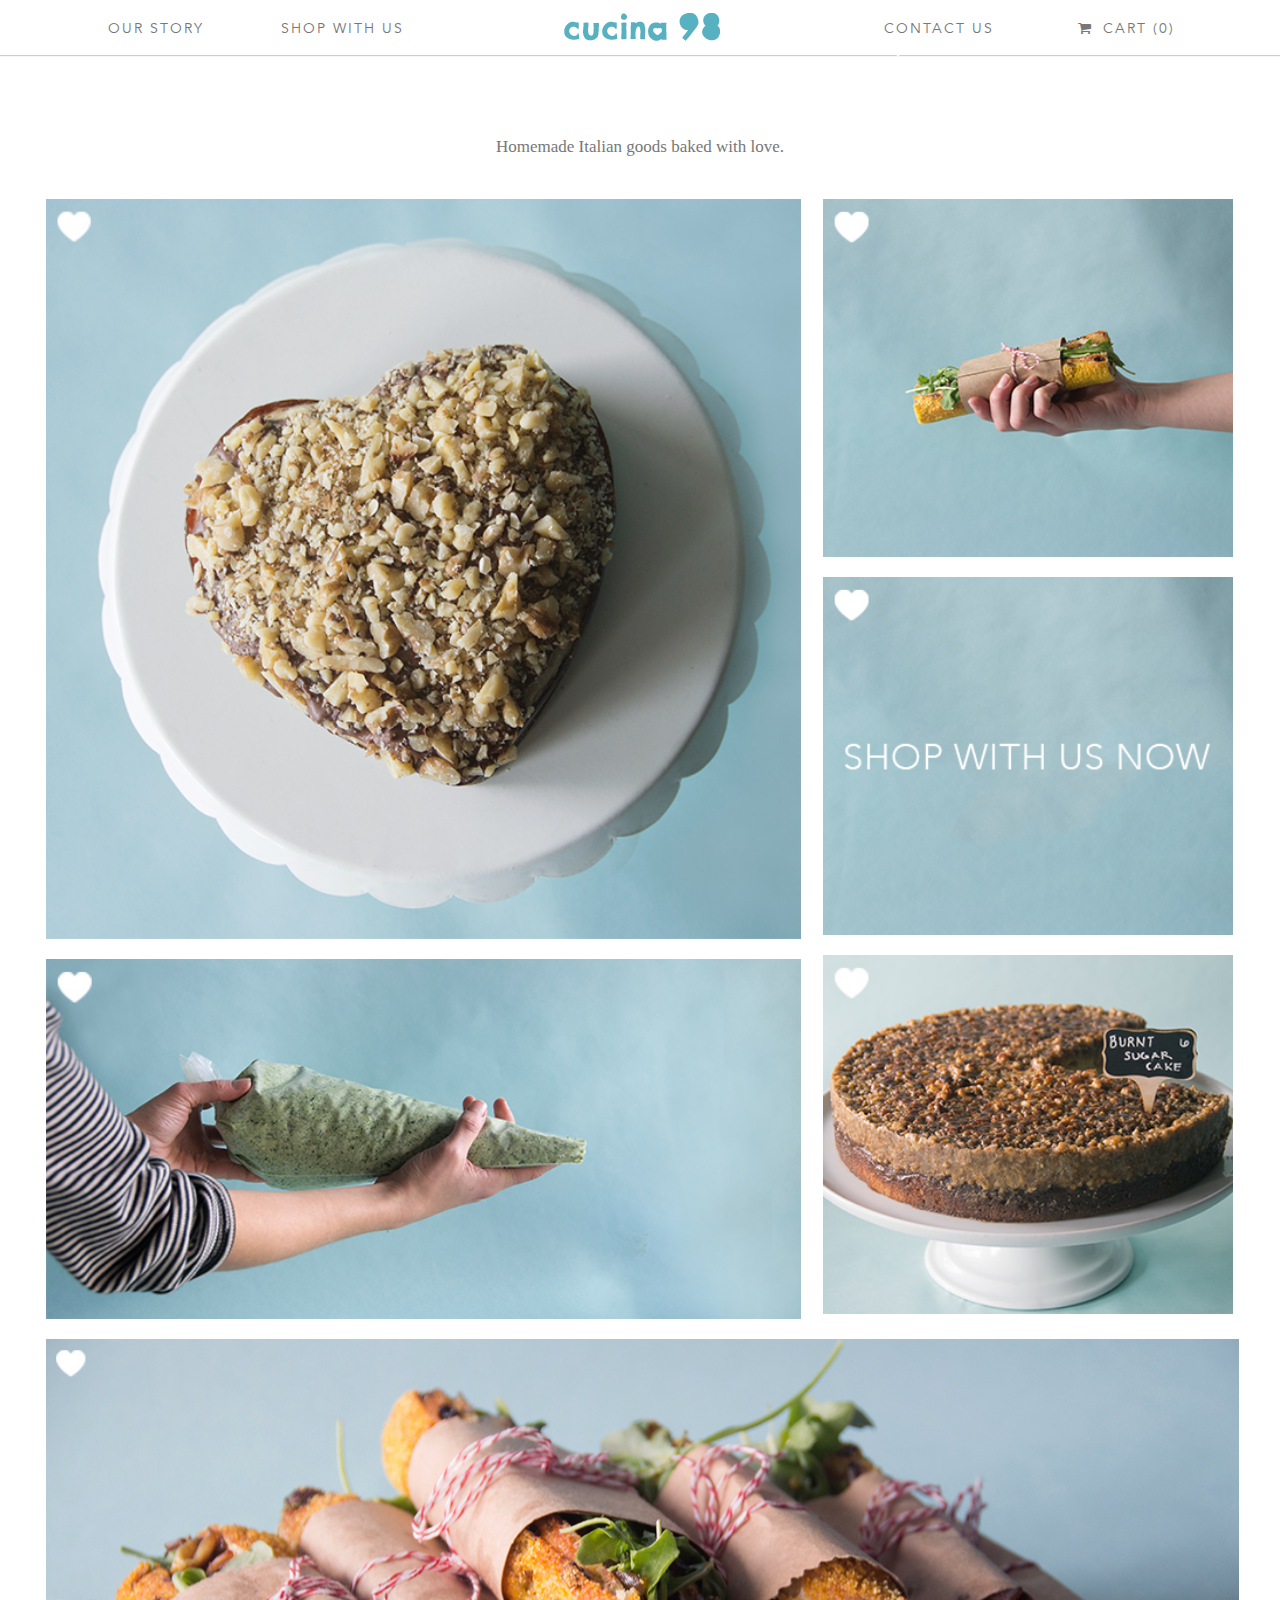
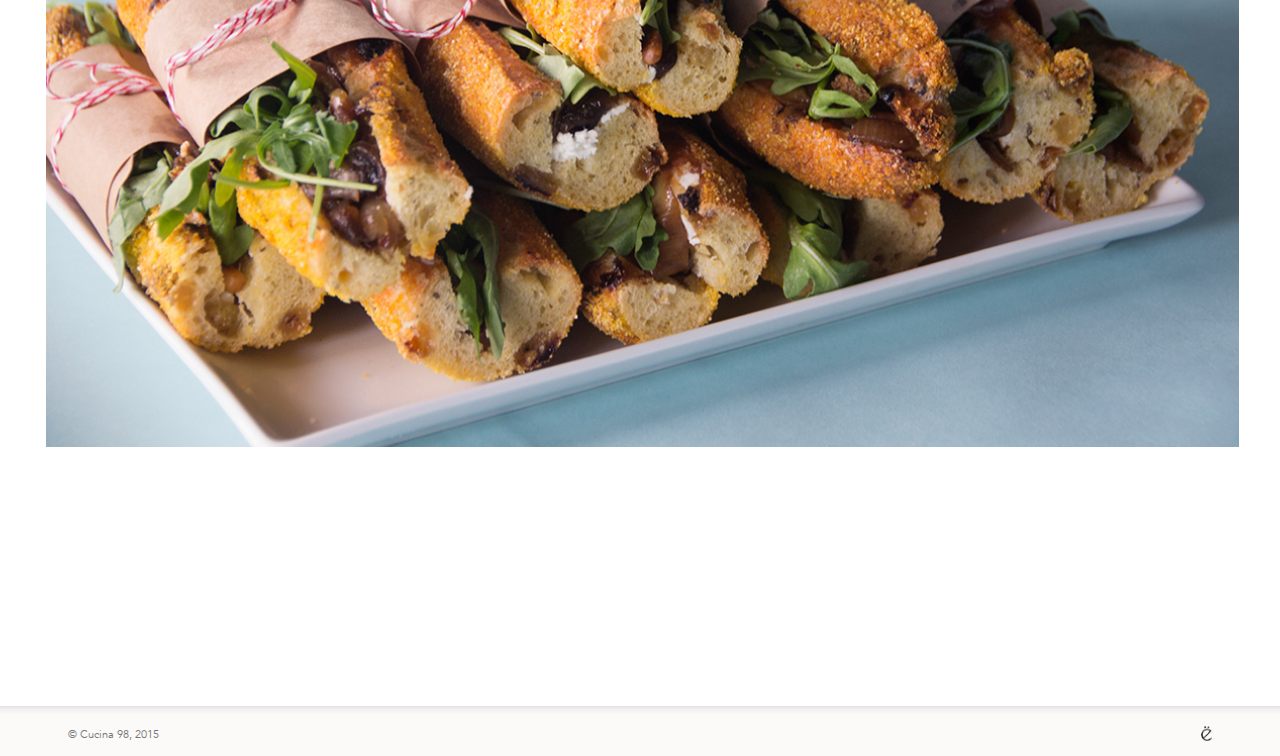
==== index.html @ 736b6491 "fixed front gallery grid" ====
<!DOCTYPE html>
<html lang="en">
<head>
  <meta charset="UTF-8">
  <title>Cucina 98 - Home</title>
  <link rel="stylesheet" href="css/style.css">
  <link rel="stylesheet" href="https://maxcdn.bootstrapcdn.com/font-awesome/4.5.0/css/font-awesome.min.css">
  <script src="https://ajax.googleapis.com/ajax/libs/jquery/1.7.1/jquery.js"></script>
<script src="jquery.snow.js"></script>
</head>

<body>  
  <section id="nav_bar">
    <div class="container">  
    
    <div class="col_1_3 right"> 
      <ul class="nav">
        <li>
          <a class="story" href="ourstory.html">Our Story</a>
        </li>   
        <li>   
          <a class="shop" href="shop.html">Shop With Us</a>
        </li>
  
      </ul>
    </div>
           
    <div class="col_1_3 center"> 
        <div id="logo">
          <a href="index.html"><h1>Cucina 98</h1></a>
        </div>  
    </div>   

    <div class="col_1_3">
      <ul class="nav">
          <li>
            <a class="contact" href="contact.html">Contact Us</a>
          </li>   
          <li>   
            <a class="cart" href="#"><i class="fa fa-shopping-cart"></i>Cart (0)</a>
          </li>  
      </ul>

    </div>
     
  </section>  

<section id="intro">
  <div class="center">
    <p>Homemade Italian goods baked with love.</p>
  </div>  
</section>

<section id="gallery">
  <div class="col_2_1 fn snow">
  <img class ="fn snow"src="images/heartcake.jpg">
  <img src="images/raviolifill.jpg">
  <div class="col_2_4"><img class ="sandwiches" src="images/sandwiches.jpg"></div>
  </div>


  <div class="col_2_2">
  <img src="images/sandwhich.jpg">
  <a href="shop.html">
  <img class="shop" src="images/shopnow.jpg"></a>
  <img src="images/burntsug.jpg">
  </div>

  
  
</section> <!-- end of gallery section -->

<div id="strip"></div>

    <section id="footer">
      <div>
      <p>&#169; Cucina 98, 2015</p><a href="http:www.chloeboyko.com"><img class="ceb" src="images/ceb.png" width="11px"></a>
      </div>
    </section>
  </div> 
</body>
<script src="js/cucina.js"></script>
</html>
---- css/style.css ----
@font-face {
    font-family: "Avenir";
    src: url(../fonts/Avenir.ttc);
}

    @font-face {
    font-family: "Alamain";
    src: url(../fonts/alamain1 copy2.ttc);
}

/*///////// GLOBAL ///////*/


html body {
  background-color: white;
}

body {
  margin: 0;
  display: block;
}

* {
    -webkit-box-sizing: border-box;
    -moz-box-sizing: border-box;
    box-sizing: border-box;
}
#gallery img{
  width: 100%;
}

.container {
  margin: 0 auto;
  max-width: 1181px;
}

.container:after {
    content: "";
    display: table;
    clear: both;
}

.right {
  text-align: right;
}

.col_1_3 {
  width: 33.33%;
  padding-left: 10px;
  padding-right: 10px;
}

div {
  display: block;
}

[class*="col_"] {
    float: left;
    /*padding-left: 10px; */
    /*padding-right: 10px; */
}

/*///////// NAV BAR ///////*/


html #nav_bar {
-moz-box-shadow: 0px 1px 1px #ccc;
-webkit-box-shadow: 0px 1px 1px #ccc;
box-shadow-bottom: 3px #ccc;
}

section#nav_bar {
  margin: 13px 0;
  margin-bottom: 40px;
  height: 42px;

}

section#nav_bar ul.nav {
  color: #777;
  padding: 6px 0 0 0;
  list-style: none;
  margin: 0 auto;
}

section#nav_bar ul.nav li {
  display: inline-block;
  font-size: 14px;
  font-family: "Avenir", sans-serif;
  text-transform: uppercase;
  letter-spacing: 2px;
  width: 49%;
  text-align: center;
}

section#nav_bar ul.nav li a {
  font-weight: 400;
  padding-top: 20px;
  padding-bottom: 22px;
  padding-left: 2px;
  color: #777;
}

section#nav_bar ul.nav li a:hover {
  text-decoration: none;
  color: #58b0c0;
}

section#nav_bar ul.nav li a:active {
  color: black;
  font-weight: bold;

}

html a {
  color: #444;
  text-decoration: none;
  cursor: hand;
}

section#nav_bar #logo {
  background-color: transparent;
  width: 473px;
  height: 61px;
  background: url(../images/LOGO.png) no-repeat;
  overflow: hidden;
  margin: 0;
  padding-left: 10px;
}

section#nav_bar #logo h1 {
  visibility: hidden;
}

section#nav_bar ul.nav:after {
    content: "";
    display: table;
    clear: both;
}

/*///////// INTRO ///////*/



section#intro {
  padding: 5px 0 50px 0;
  color: #777;
  font-size: 17px;
  margin-top: 0px; 

}

section#intro {
  padding: 25px 0em;
}

section#intro p {
  font-family: "Alamain";
  display: inline-block;
   animation: fadein 2s;
    -moz-animation: fadein 2s; /* Firefox */
    -webkit-animation: fadein 2s; /* Safari and Chrome */
    -o-animation: fadein 2s; /* Opera */
}

@keyframes fadein {
    from {
        opacity:0;
    }
    to {
        opacity:1;
    }
}
@-moz-keyframes fadein { /* Firefox */
    from {
        opacity:0;
    }
    to {
        opacity:1;
    }
}
@-webkit-keyframes fadein { /* Safari and Chrome */
    from {
        opacity:0;
    }
    to {
        opacity:1;
    }
}
@-o-keyframes fadein { /* Opera */
    from {
        opacity:0;
    }
    to {
        opacity: 1;
    }
}

.center {
  text-align: center;
}


p {
  display: block;
}
/*//// GLOBAL COL. STRUCTURE /////*/

.col_2_1 {
  width: 59%;
  margin-left: 46px;
  padding-bottom: 39px;
}

.col_2_1 img{
  margin-bottom: 16px;
}

.col_2_2 {
  margin-left: 22px;
  width: 32%;
  float: left;
}

.col_2_2 img {
  margin-bottom: 16px;
}

.col_2_3 {
  width: 33.33%;
  padding-top: 39px;
  float: left;
}

.col_2_2 a:hover {
  opacity: 0.5; 
  filter: alpha(opacity=50);
  cursor: hand;
}

section#gallery {
  height: 1000px;
}

.col_2_4 {
  width: 158%;
}  

/*///////// FOOTER ///////*/

#footer div {
  clear: both;
  width: 100%;
  background-color: #fcf9f9;
  margin-top: 50px;
  height: 50px;
  position: relative;
  -webkit-box-shadow: inset 0 20px 20px -20px #ccc);
    -moz-box-shadow: inset 0 20px 20px -20px #ccc;
    box-shadow: inset 0 10px 10px -10px #ccc;
}

#footer p {
  color: #777;
  padding-left: 68px;
  font-family: "Avenir", sans-serif;
  font-size: 11px;
  position: absolute;
  padding-top: 10px;
}

.ceb {
  float: right;
  margin-top: 20px;
  margin-right: 68px;
  display: inline-block;
}

/*///////// SPACE STRIPS ///////*/

#strip {
  clear: both;
  width: 100%;
  height: 150px;
}

#stripsmall {
  clear: both;
  width: 100%;
  height: 75px;
}

.col_3_1 {
  width: 60%;
  padding-left: 68px;
  padding-top: 20px;
}

.col_3_2 {
  width: 40%;
  padding-right: 60px;
}

.col_3_2 p {
  font-family: "Avenir", sans-serif;
  padding-right: 60px;
  line-height: 2.0;
  color: #777;
}

.L {
  font-family: "Alamain";
}

section#about {
  padding-top: 35px;
}

/*///////// SHOP ///////*/


#shopping p {
  font-family: "Alamain", sans-serif;
  text-transform: lowercase;
  letter-spacing: 2px;
  text-align: center;

}

#shopping img {
  padding-top: 25px;

}

#shopping .price {
  font-family: "Avenir";
}

#shopping a:hover {
  opacity: 0.5; 
  filter: alpha(opacity=50);
  cursor: hand;
}

div.product_title {
  margin-top: 20px;
  font-family: "Alamain";
}

div.dropdown {
  font-family: "Avenir";
  border: 1px solid #ccc;
  padding: 8px;
  width: 100px;
  float: left;
  margin-right: 40px;
}

div.addto {
  font-family: "Avenir";
  border: 1px solid #ccc;
  padding: 8px;
  padding-right: 20px; 
  padding-left: 20px;
  width: 200px;
  text-align: center;
  overflow: hidden;
  margin-left: 5px;

}

div.addto:hover {
  font-family: "Avenir";
  background-color: #58b0c0;
  color: white;
  padding: 8px;
  padding-right: 20px; 
  padding-left: 20px;
  width: 200px;
  text-align: center;
  overflow: hidden;
  margin-left: 5px;
}

.fa-angle-double-down {
  padding-left: 20px;
}

.fa-shopping-cart {
  padding-right: 10px;

}

.bold {
  font-weight: bold;
}

div.contact_text {
  padding-top: 184px;
}

.fa-facebook-square {
  padding-left: 10px;
}
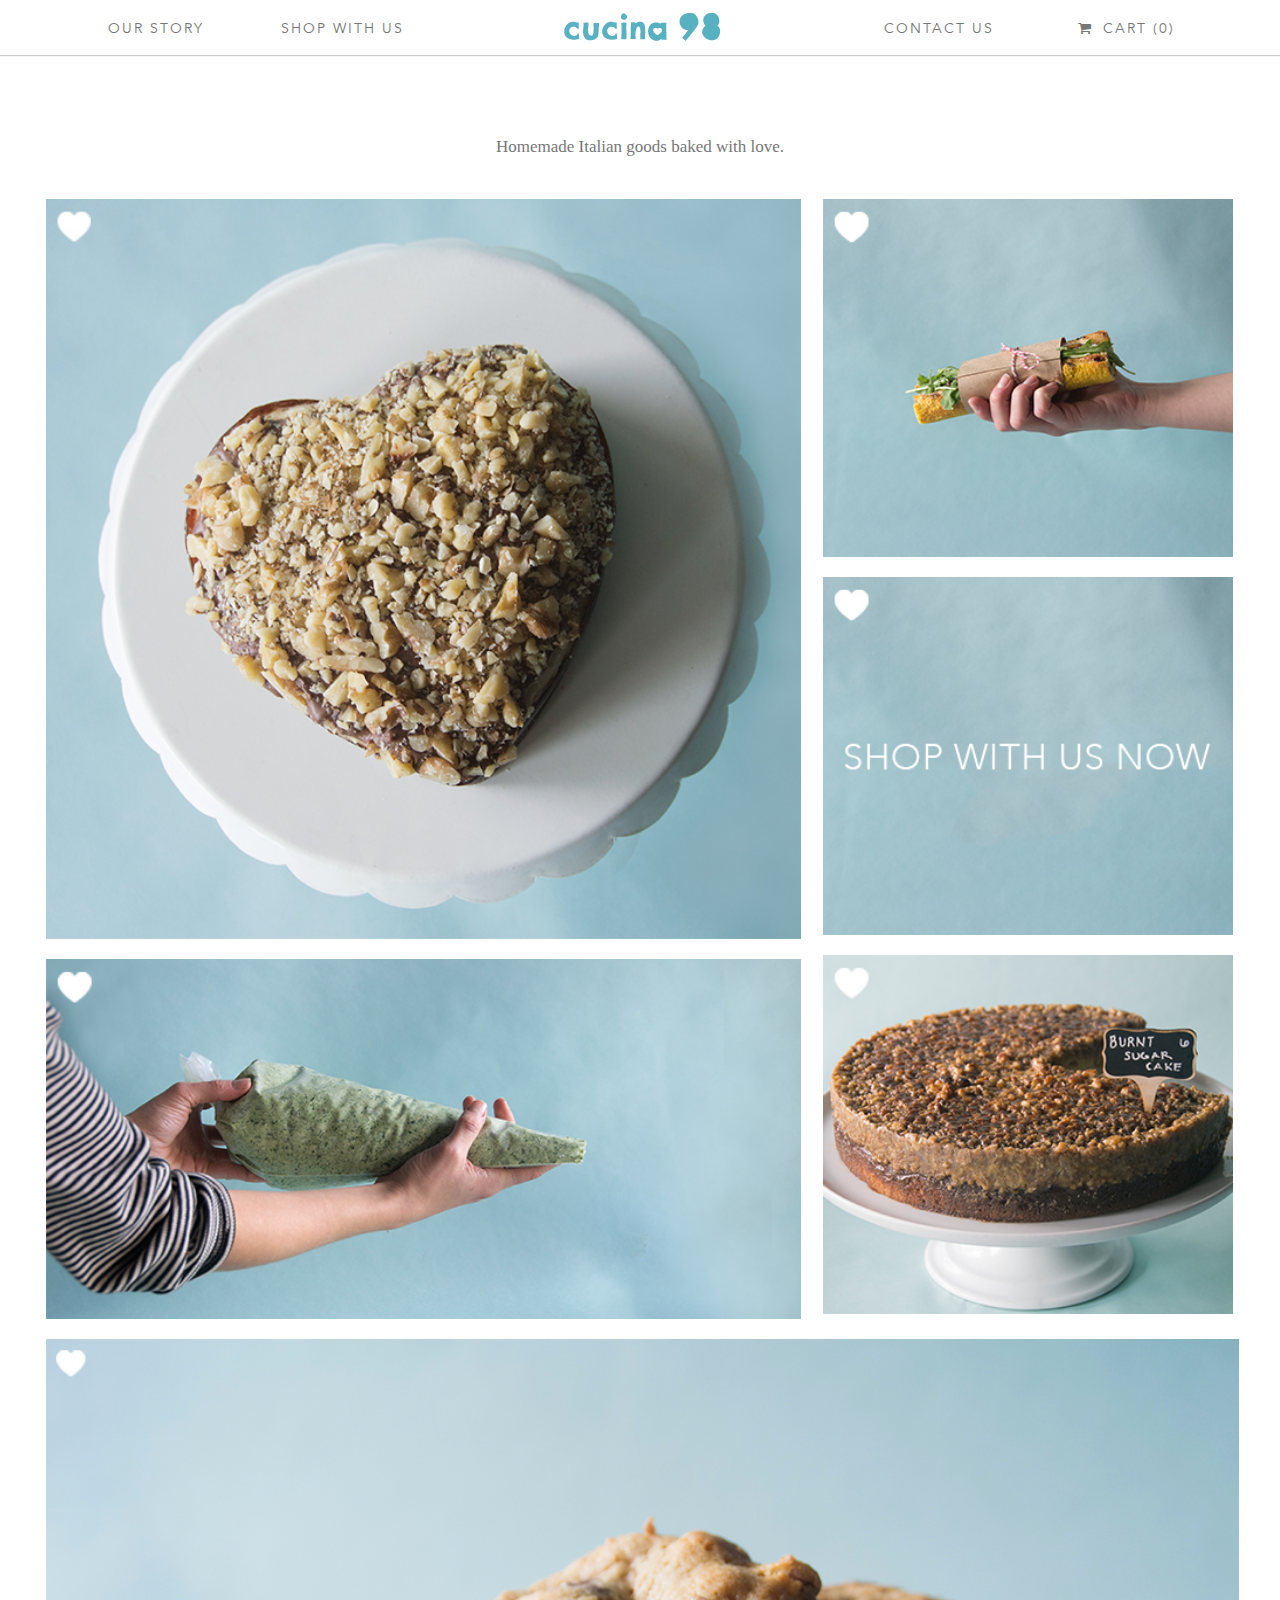
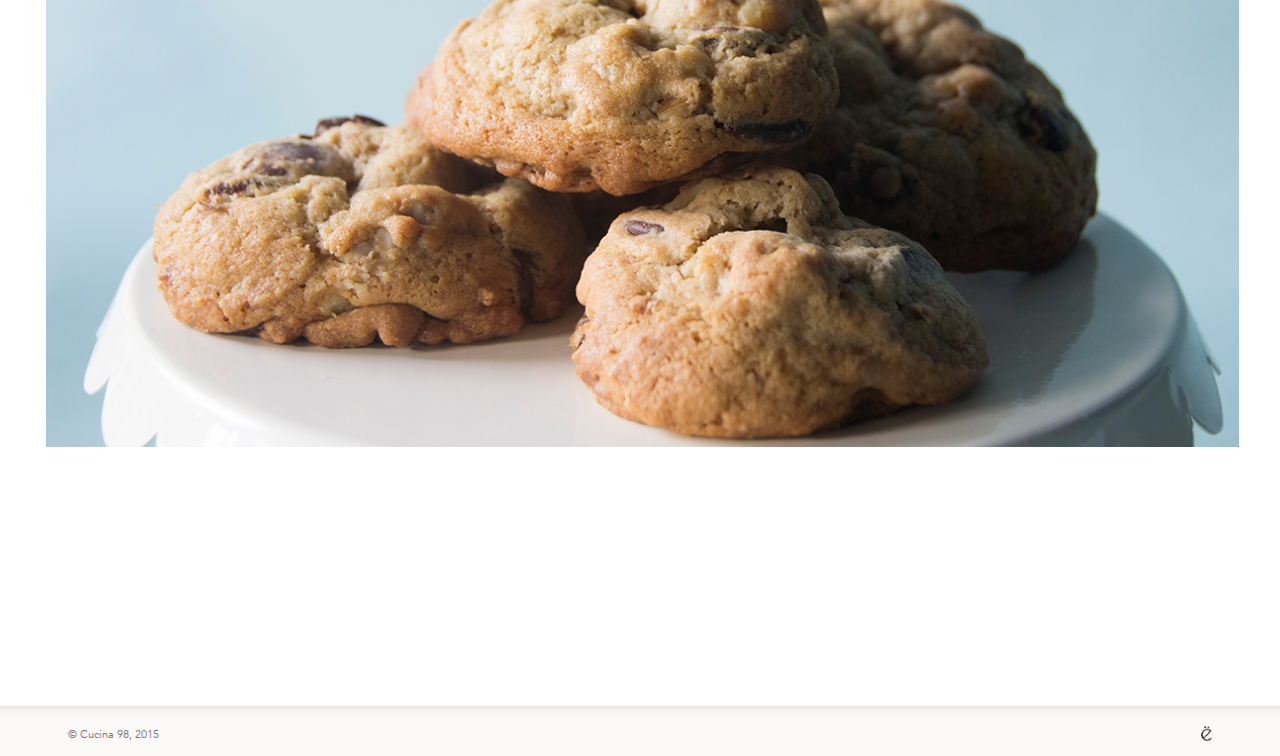
==== commit 65cd517c: "add favicon" ====
--- a/index.html
+++ b/index.html
@@ -7,6 +7,7 @@
   <link rel="stylesheet" href="https://maxcdn.bootstrapcdn.com/font-awesome/4.5.0/css/font-awesome.min.css">
   <script src="https://ajax.googleapis.com/ajax/libs/jquery/1.7.1/jquery.js"></script>
 <script src="jquery.snow.js"></script>
+<link rel="icon" type="image/png" href="images/favicon.png">
 </head>
 
 <body>  
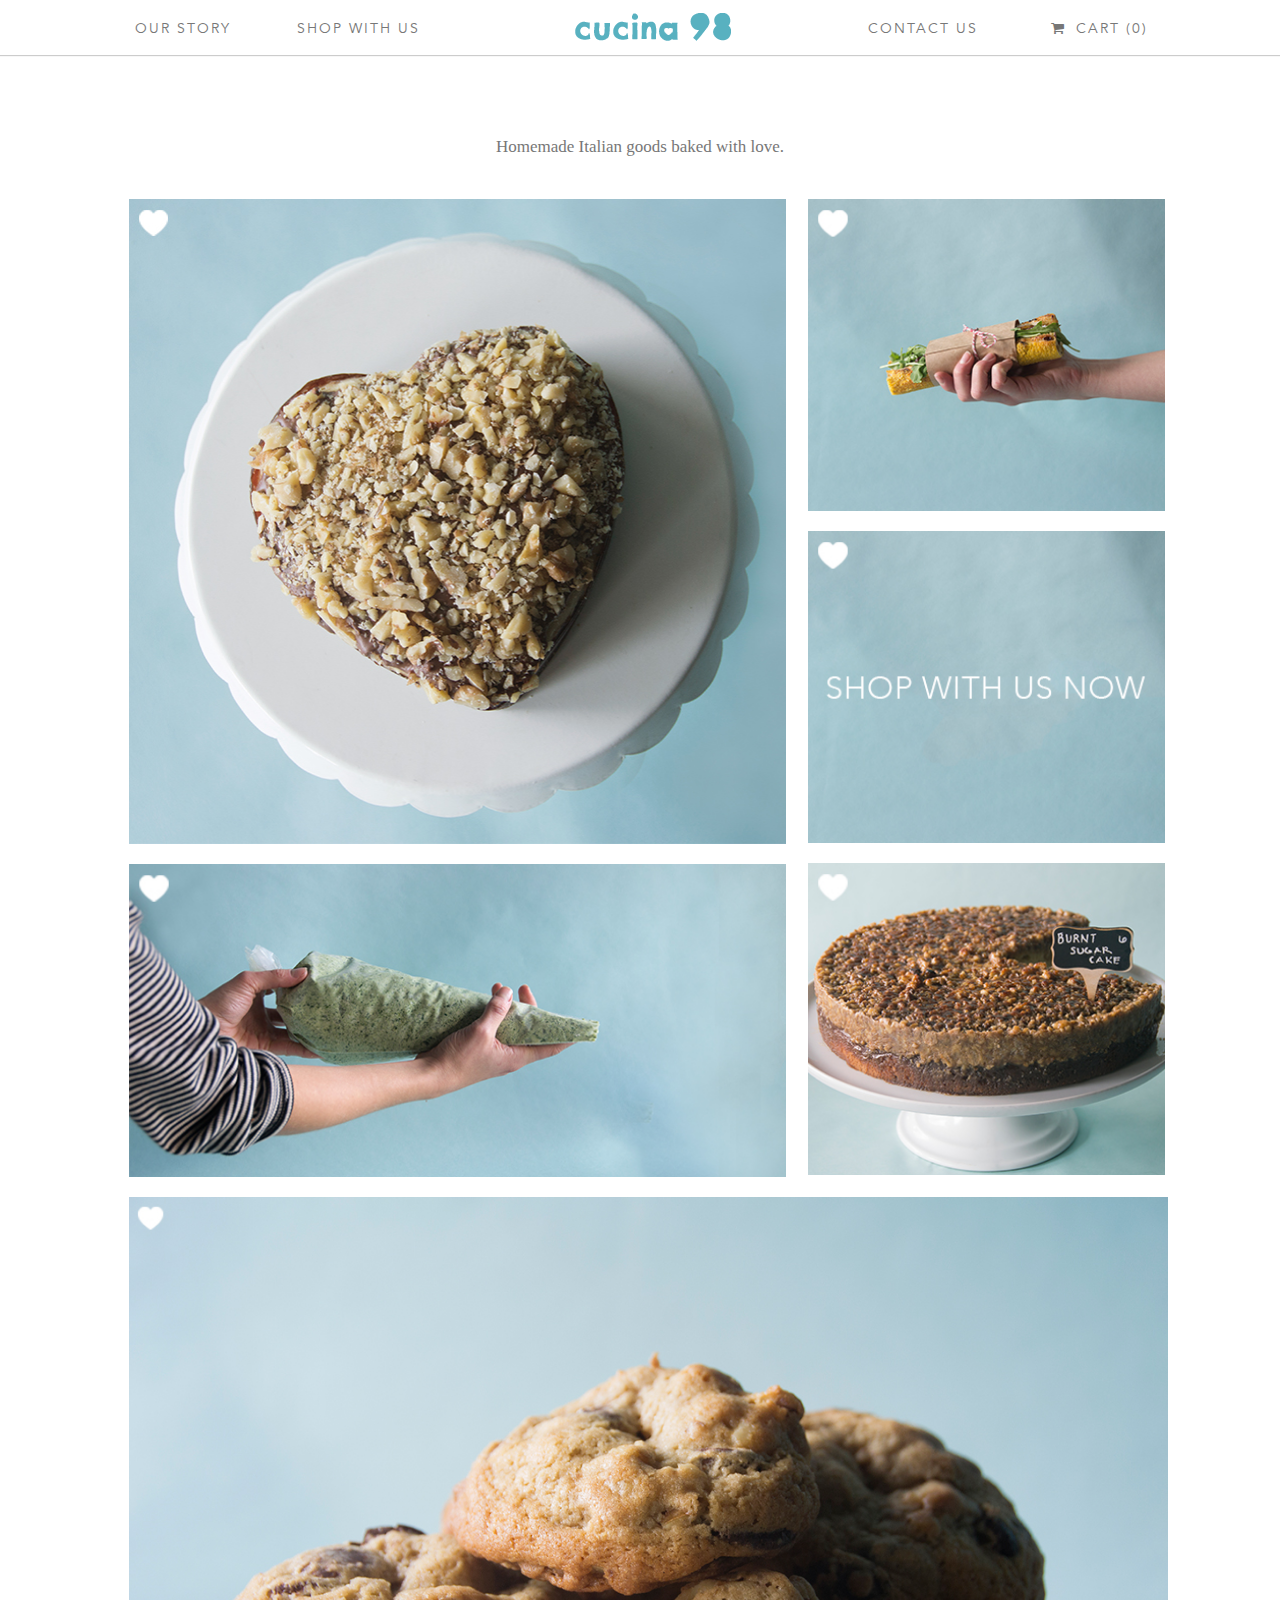
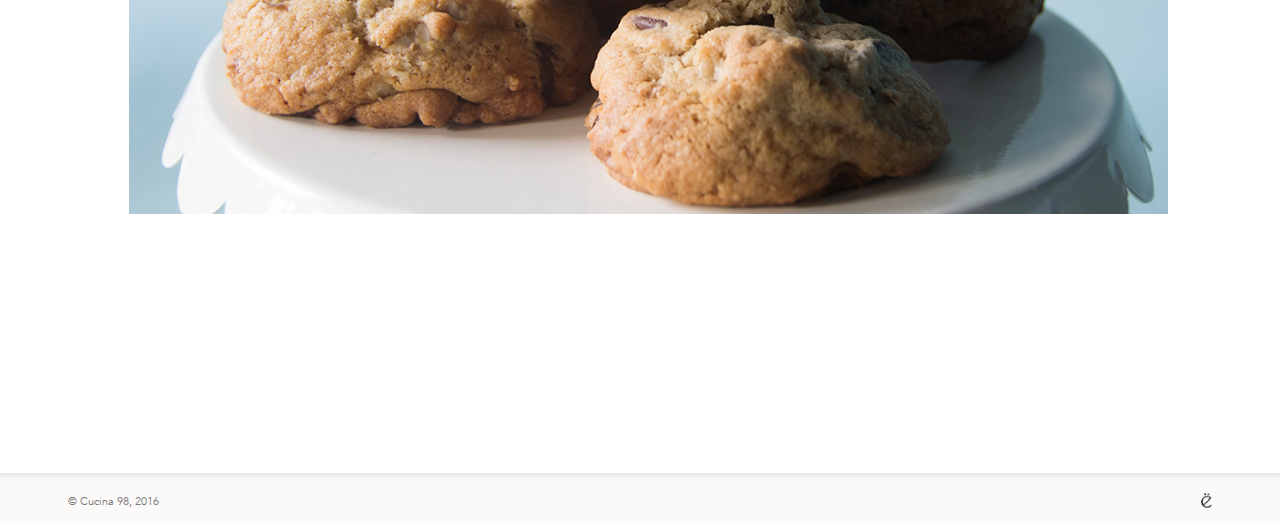
==== commit 91adb035: "making responsive, fixed URL in footer" ====
--- a/index.html
+++ b/index.html
@@ -32,7 +32,7 @@
         </div>  
     </div>   
 
-    <div class="col_1_3">
+    <div class="col_1_3 left">
       <ul class="nav">
           <li>
             <a class="contact" href="contact.html">Contact Us</a>
@@ -75,7 +75,7 @@
 
     <section id="footer">
       <div>
-      <p>&#169; Cucina 98, 2015</p><a href="http:www.chloeboyko.com"><img class="ceb" src="images/ceb.png" width="11px"></a>
+      <p>&#169; Cucina 98, 2016</p><a href="http://www.chloeboyko.com/"><img class="ceb" src="images/ceb.png" width="11px"></a>
       </div>
     </section>
   </div> 
--- a/css/style.css
+++ b/css/style.css
@@ -43,6 +43,7 @@
 .right {
   text-align: right;
 }
+
 
 .col_1_3 {
   width: 33.33%;
@@ -128,6 +129,14 @@
   padding-left: 10px;
 }
 
+#logo img {
+  width: 100%;
+  position: absolute;
+  top: 0;
+  left: 0;
+}
+
+
 section#nav_bar #logo h1 {
   visibility: hidden;
 }
@@ -291,14 +300,19 @@
 }
 
 .col_3_1 {
-  width: 60%;
+  width: 50%;
   padding-left: 68px;
   padding-top: 20px;
 }
 
+.col_3_1 img {
+  width: 100%;
+}
+
 .col_3_2 {
-  width: 40%;
+  width: 50%;
   padding-right: 60px;
+  padding-left: 44px;
 }
 
 .col_3_2 p {
@@ -403,3 +417,37 @@
   padding-left: 10px;
 }
 
+
+/*/////// MEDIA QUERIES ///////*/
+
+@media only screen and (min-width: 1114px) {
+
+
+
+section#gallery {
+  width: 1115px;
+  margin: 0 auto;
+}
+.container {
+  width: 1115px;
+  margin: 0 auto;
+}
+
+.col_3_2 {
+  width: 50%;
+}
+
+.col_3_1 {
+  width: 49%;
+}
+}
+
+@media only screen and (max-width: 1080px) {
+
+section#nav_bar ul.nav li {
+  width: 41%;
+}
+
+
+}
+
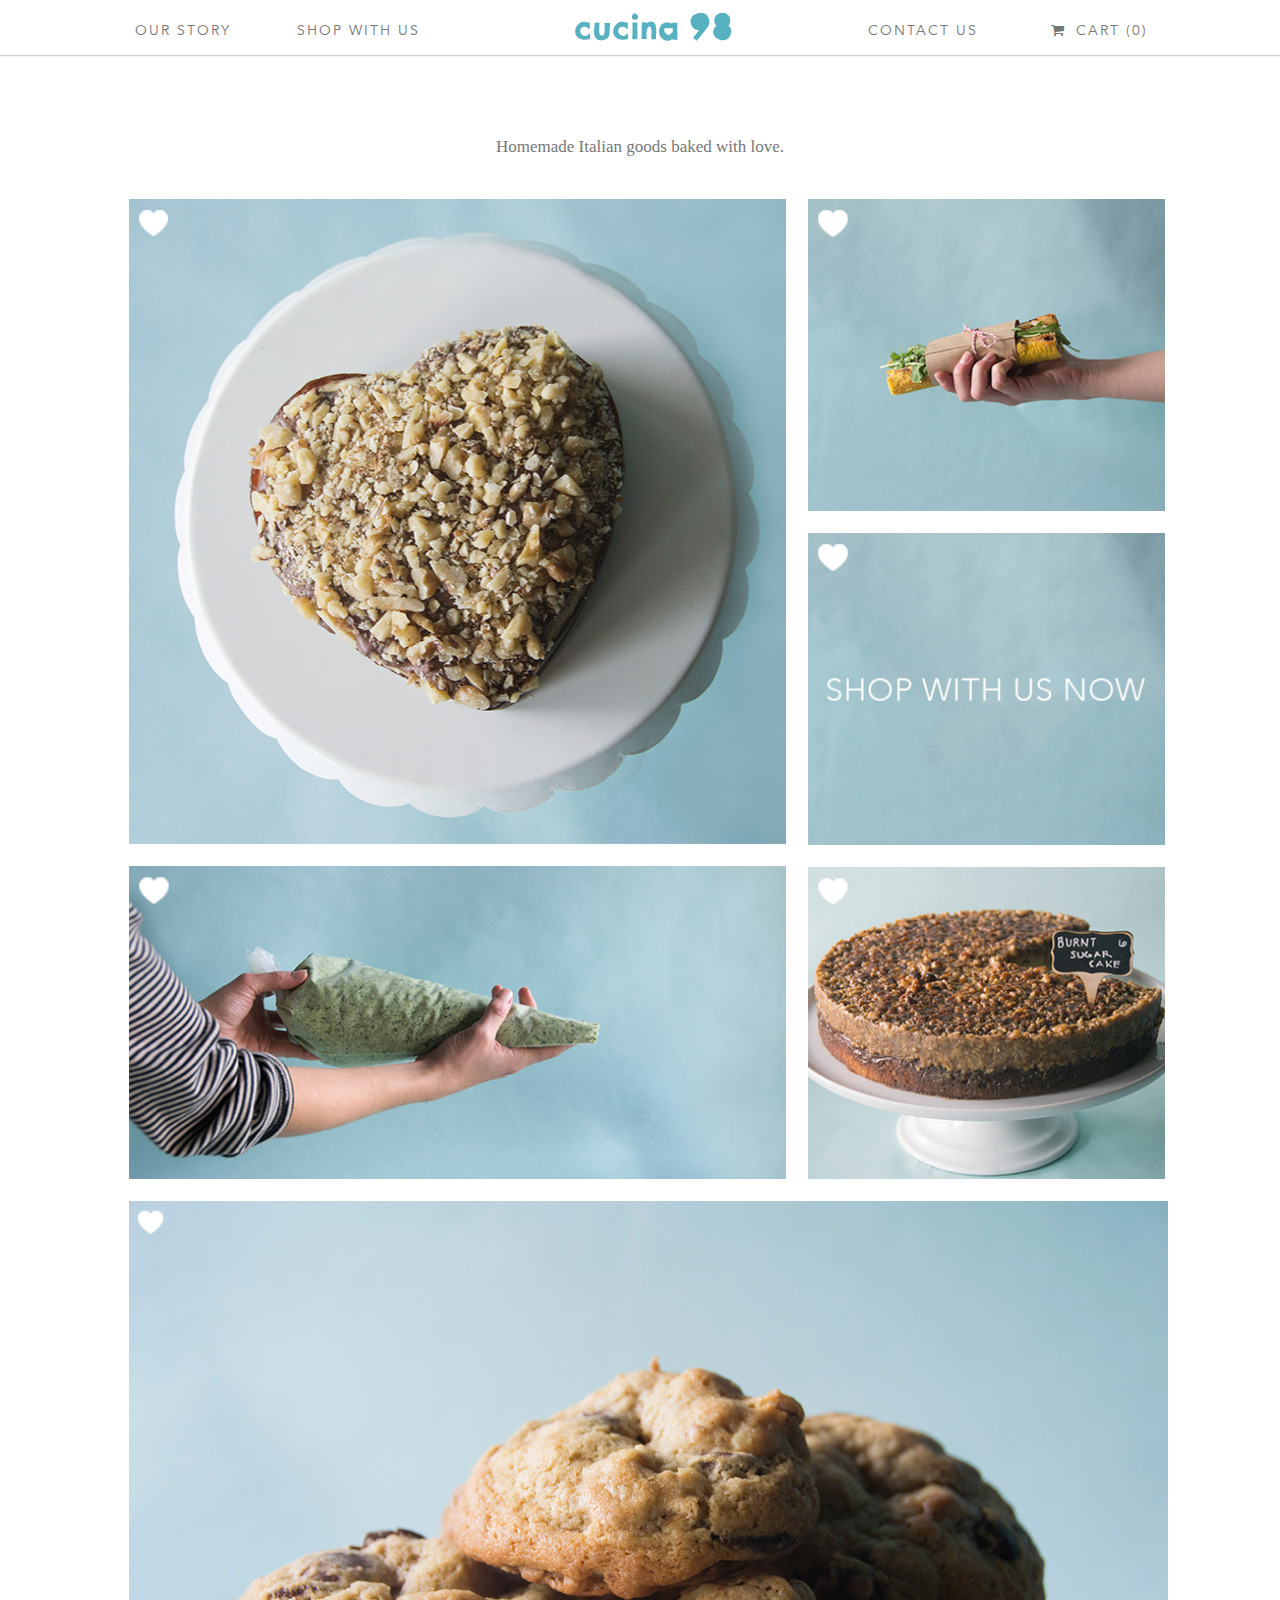
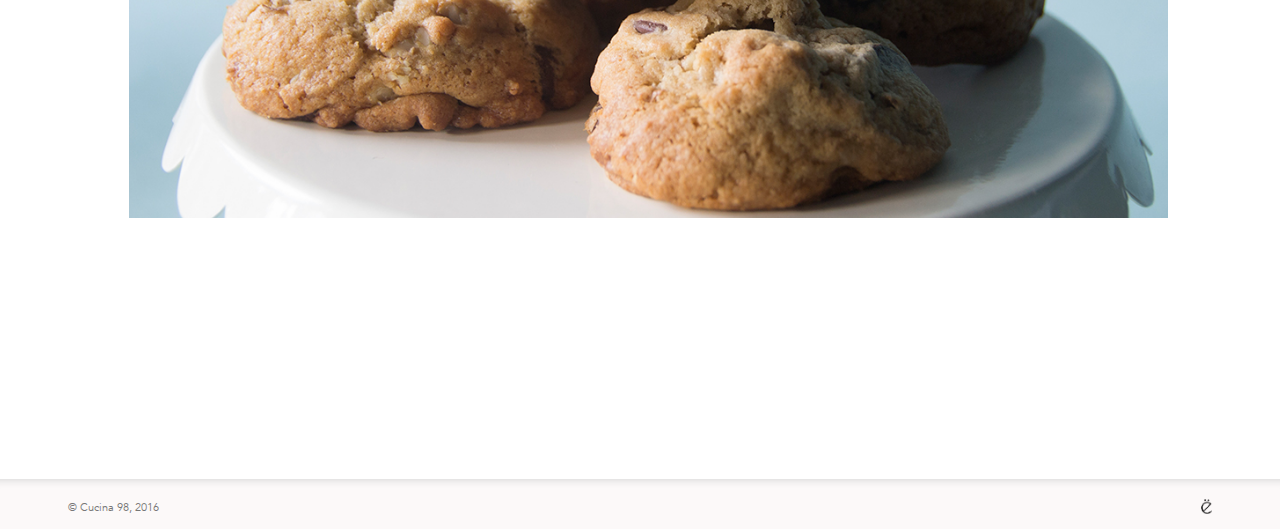
==== commit 078bf0a1: "making responsive mobile navbar test" ====
--- a/index.html
+++ b/index.html
@@ -42,6 +42,21 @@
           </li>  
       </ul>
 
+<div class="mobilenav">
+  <li><a href="ourstory.html">OUR STORY</a></li>
+  <li><a href="shop.html">SHOP WITH US</a></li>
+  <li><a href="contact.html">CONTACT</a></li>
+  <li><a href="#"><i class="fa fa-shopping-cart"></i>CART (0)</a></li>
+</div>
+
+<a href="javascript:void(0)" class="icon">
+  <div class="hamburger">
+    <div class="menui top-menu"></div>
+    <div class="menui mid-menu"></div>
+    <div class="menui bottom-menu"></div>
+  </div>
+</a>
+
     </div>
      
   </section>  
--- a/css/style.css
+++ b/css/style.css
@@ -147,6 +147,10 @@
     clear: both;
 }
 
+
+
+
+
 /*///////// INTRO ///////*/
 
 
@@ -249,6 +253,7 @@
 
 section#gallery {
   height: 1000px;
+  margin: 0 auto;
 }
 
 .col_2_4 {
@@ -418,6 +423,107 @@
 }
 
 
+* {
+  font-family: "Avenir", sans-serif;
+  -webkit-tap-highlight-color: rgba(0, 0, 0, 0);
+  -webkit-tap-highlight-color: transparent;
+  /* For some Androids */
+}
+
+.top-animate {
+  background: #fff !important;
+  top: 13px !important;
+  -webkit-transform: rotate(45deg);
+  transform: rotate(45deg);
+}
+
+.mid-animate {
+  opacity: 0;
+}
+
+.bottom-animate {
+  background: #fff !important;
+  top: 13px !important;
+  -webkit-transform: rotate(-225deg);
+  transform: rotate(-225deg);
+}
+
+.top-menu {
+  top: 5px;
+  width: 25px;
+  height: 2px;
+  border-radius: 10px;
+  background-color: #F9A530;
+}
+
+.mid-menu {
+  top: 13px;
+  width: 25px;
+  height: 2px;
+  border-radius: 10px;
+  background-color: #F9A530;
+}
+
+.bottom-menu {
+  top: 21px;
+  width: 25px;
+  height: 2px;
+  border-radius: 10px;
+  background-color: #F9A530;
+}
+
+.menui {
+  background: #58b0c0;
+  transition: 0.6s ease;
+  transition-timing-function: cubic-bezier(.75, 0, .29, 1.01);
+  margin-top: 10px;
+  position: absolute;
+}
+
+.icon {
+  z-index: 999;
+  position: absolute;
+  display: block;
+  height: 32px;
+  width: 32px;
+  margin: 0px;
+  top: 0;
+  right: 0;
+}
+
+.mobilenav {
+  font-family: inherit;
+  top: 0;
+  left: 0;
+  z-index: 999;
+  display: none;
+  position: fixed;
+  width: 100%;
+  height: 100%;
+  background: #58b0c0;
+}
+
+.mobilenav li {
+  list-style-type: none;
+  text-align: center;
+  padding: 10px;
+}
+
+.mobilenav li a {
+  font-size: 150%;
+  color: #fff;
+  text-decoration: none;
+  font-weight: 300;
+  width: 100%;
+}
+
+.mobilenav li:first-child {
+  margin-top: 60px;
+}
+
+
+
+
 /*/////// MEDIA QUERIES ///////*/
 
 @media only screen and (min-width: 1114px) {
@@ -448,6 +554,44 @@
   width: 41%;
 }
 
-
-}
-
+}
+
+@media only screen and (max-width: 1045px) {
+
+section#nav_bar ul.nav li {
+  width: 40%;
+}
+
+.col_1_3 {
+  padding-left: 0;
+  padding-right: 0;
+}
+
+}
+
+@media only screen and (min-width: 995px) {
+
+.mobilenav {
+  display: block;
+  visibility: hidden;
+}
+
+.hamburger {
+  display: block;
+  visibility: hidden;
+}
+
+}
+
+
+@media only screen and (min-width: 320px) and (max-width: 995px) {
+  .nav {
+    visibility: hidden;
+  }
+
+  #logo {
+    position: absolute;
+    left: -64px;
+  }
+}
+
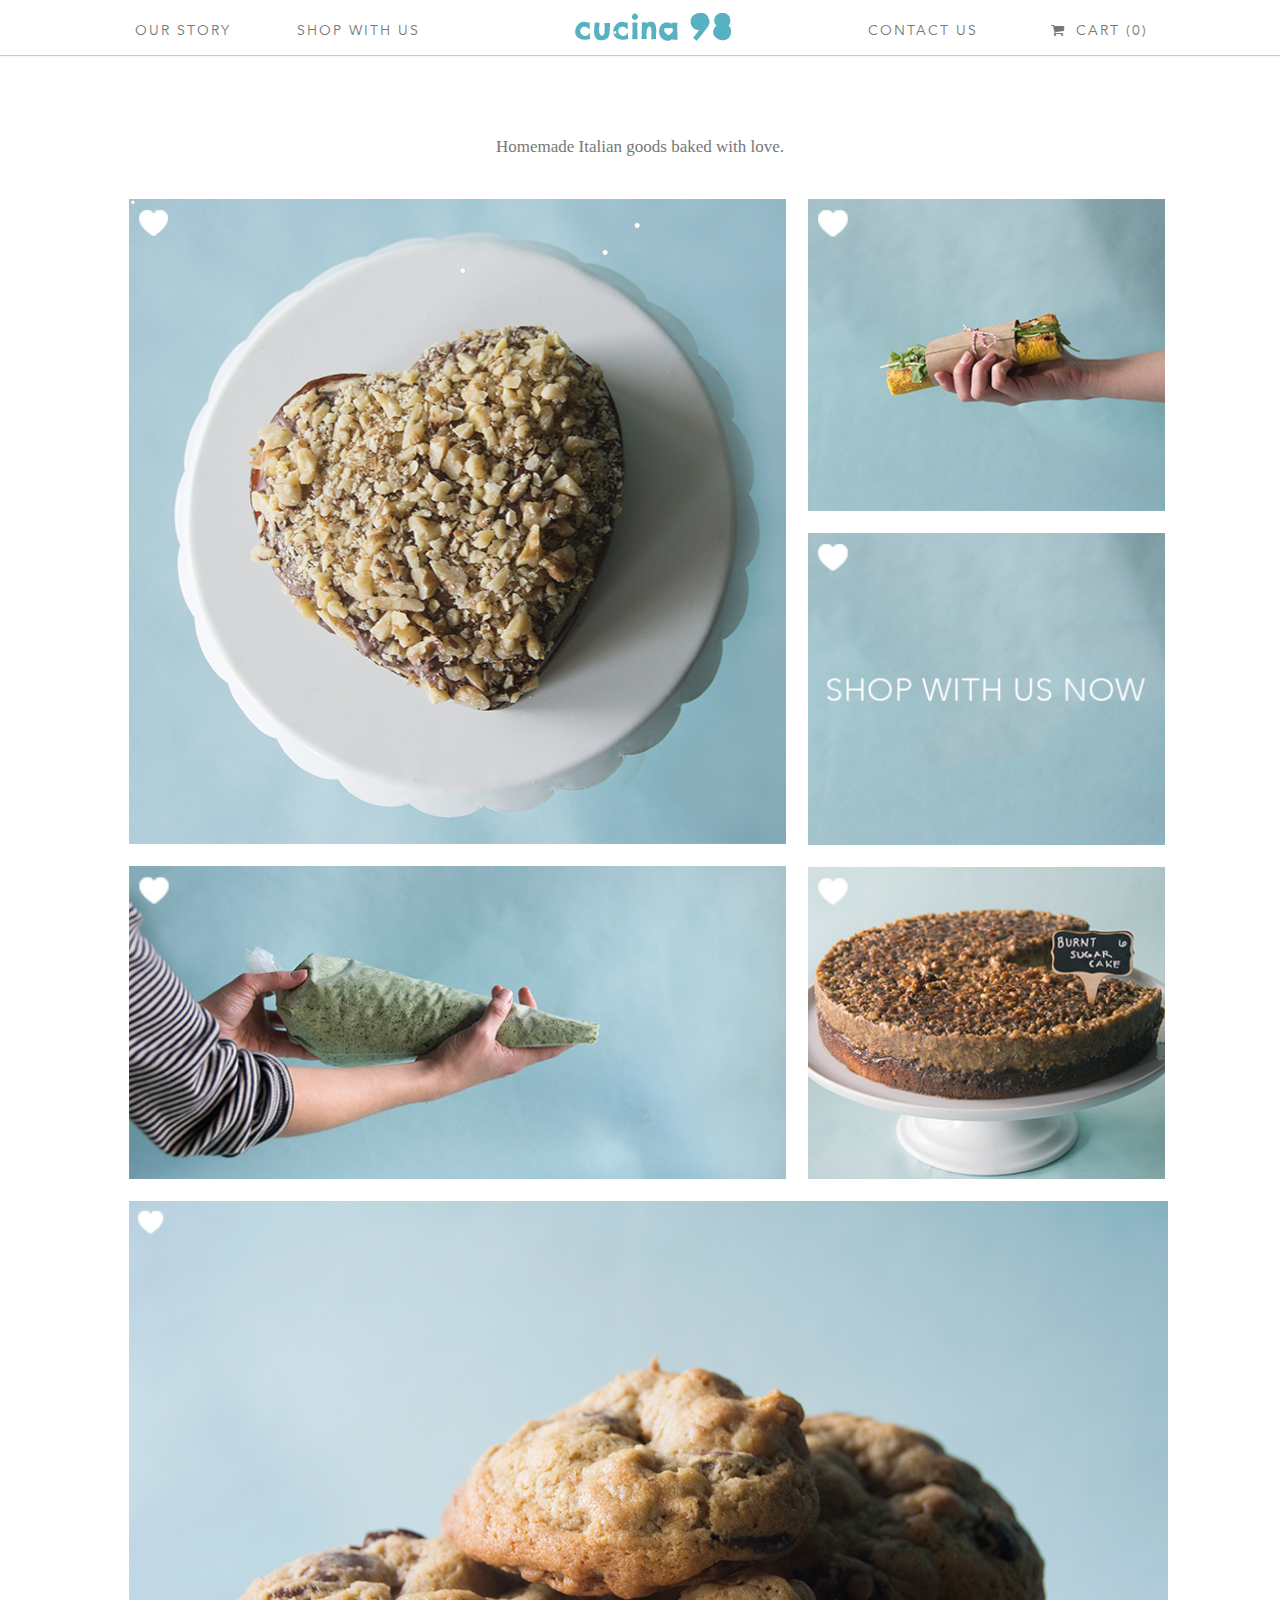
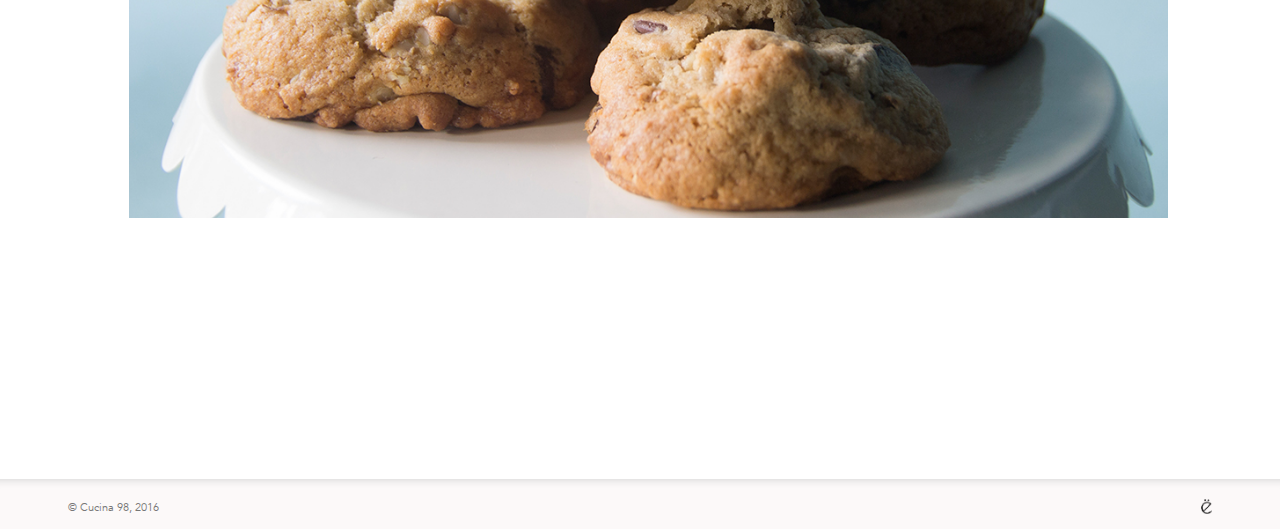
==== commit 62468920: "mobile nav test" ====
--- a/index.html
+++ b/index.html
@@ -6,6 +6,7 @@
   <link rel="stylesheet" href="css/style.css">
   <link rel="stylesheet" href="https://maxcdn.bootstrapcdn.com/font-awesome/4.5.0/css/font-awesome.min.css">
   <script src="https://ajax.googleapis.com/ajax/libs/jquery/1.7.1/jquery.js"></script>
+  <script src="http://code.jquery.com/jquery-2.1.3.js"></script>
 <script src="jquery.snow.js"></script>
 <link rel="icon" type="image/png" href="images/favicon.png">
 </head>
@@ -42,22 +43,22 @@
           </li>  
       </ul>
 
-<div class="mobilenav">
-  <li><a href="ourstory.html">OUR STORY</a></li>
-  <li><a href="shop.html">SHOP WITH US</a></li>
-  <li><a href="contact.html">CONTACT</a></li>
-  <li><a href="#"><i class="fa fa-shopping-cart"></i>CART (0)</a></li>
-</div>
+    <div class="mobilenav">
+      <li><a href="ourstory.html">OUR STORY</a></li>
+      <li><a href="shop.html">SHOP WITH US</a></li>
+      <li><a href="contact.html">CONTACT US</a></li>
+      <li><a href="#"><i class="fa fa-shopping-cart"></i>CART (0)</a></li>
+    </div>
 
-<a href="javascript:void(0)" class="icon">
-  <div class="hamburger">
-    <div class="menui top-menu"></div>
-    <div class="menui mid-menu"></div>
-    <div class="menui bottom-menu"></div>
-  </div>
-</a>
+    <a href="javascript:void(0)" class="icon">
+      <div class="hamburger">
+        <div class="menui top-menu"></div>
+        <div class="menui mid-menu"></div>
+        <div class="menui bottom-menu"></div>
+      </div>
+    </a>
 
-    </div>
+        </div>
      
   </section>  
 
--- a/css/style.css
+++ b/css/style.css
@@ -32,6 +32,7 @@
 .container {
   margin: 0 auto;
   max-width: 1181px;
+
 }
 
 .container:after {
@@ -487,8 +488,8 @@
   height: 32px;
   width: 32px;
   margin: 0px;
-  top: 0;
-  right: 0;
+  top: 4px;
+  right: 33px;
 }
 
 .mobilenav {
@@ -510,7 +511,7 @@
 }
 
 .mobilenav li a {
-  font-size: 150%;
+  font-size: 115%;
   color: #fff;
   text-decoration: none;
   font-weight: 300;
@@ -530,6 +531,21 @@
 
 
 
+section#shopsingle {
+  width: 1115px;
+  margin: 0 auto;
+}
+
+section#contact {
+  width: 1115px;
+  margin: 0 auto;
+}
+
+section#about {
+  width: 1115px;
+  margin: 0 auto;
+}
+
 section#gallery {
   width: 1115px;
   margin: 0 auto;
@@ -544,7 +560,7 @@
 }
 
 .col_3_1 {
-  width: 49%;
+  width: 48%;
 }
 }
 
@@ -595,3 +611,24 @@
   }
 }
 
+
+/* ----------- iPhone 4 and 4S ----------- */
+
+/* Portrait and Landscape */
+@media only screen 
+  and (min-device-width: 320px) 
+  and (max-device-width: 480px)
+  and (-webkit-min-device-pixel-ratio: 2) { 
+
+
+.mobilenav li {
+  padding: 55px;
+}
+
+
+.mobilenav li a {
+  font-size: 550%;
+}
+
+}
+
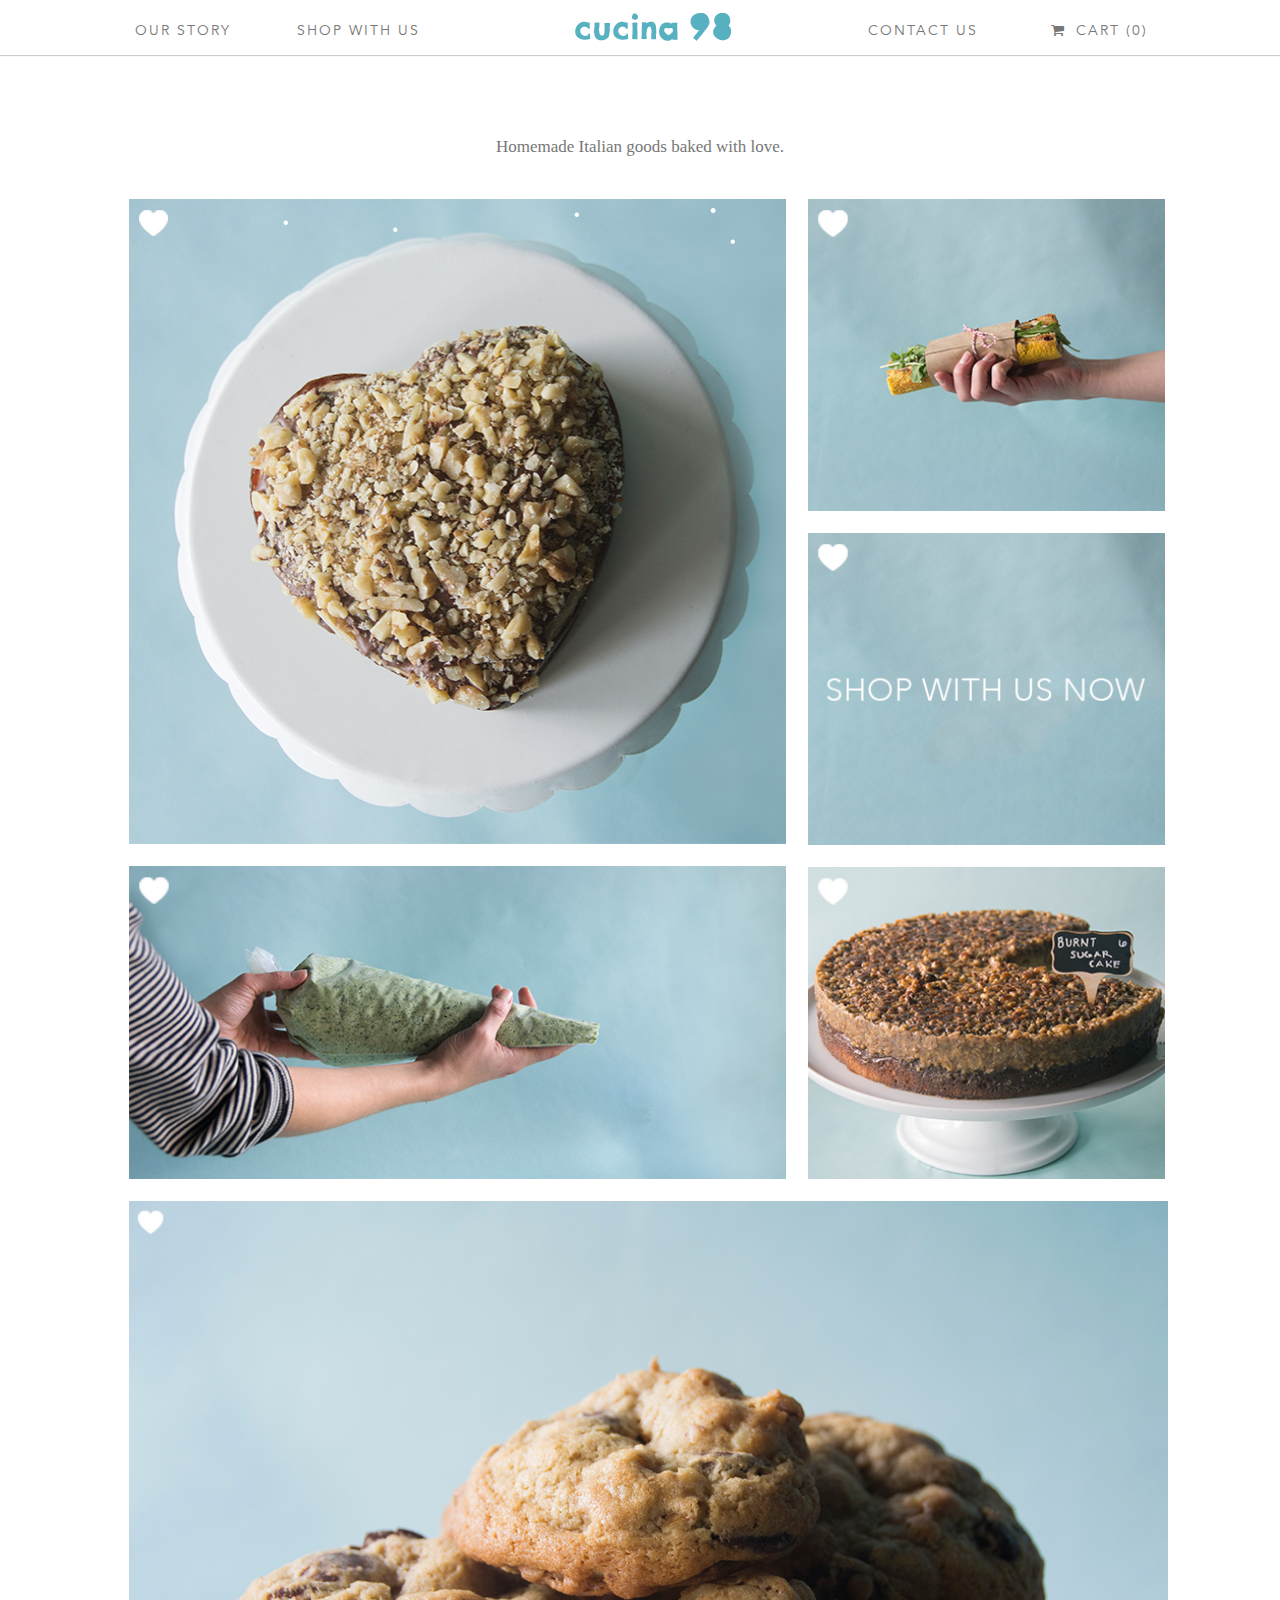
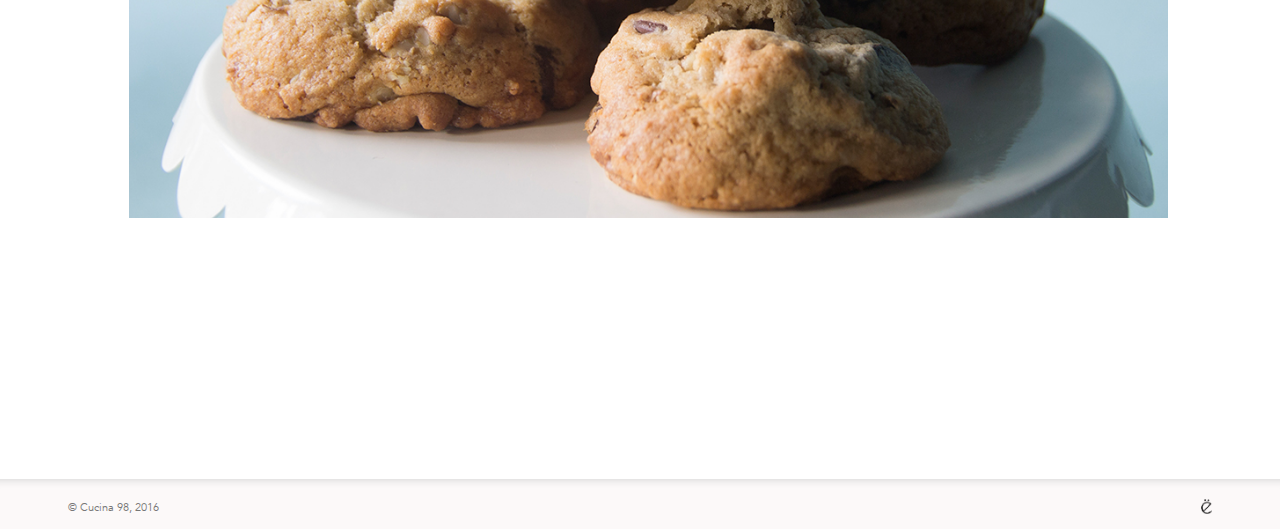
==== commit b50f2e82: "mobile test 2" ====
--- a/index.html
+++ b/index.html
@@ -44,6 +44,7 @@
       </ul>
 
     <div class="mobilenav">
+      <li><a href="index.html">HOME</a></li>
       <li><a href="ourstory.html">OUR STORY</a></li>
       <li><a href="shop.html">SHOP WITH US</a></li>
       <li><a href="contact.html">CONTACT US</a></li>
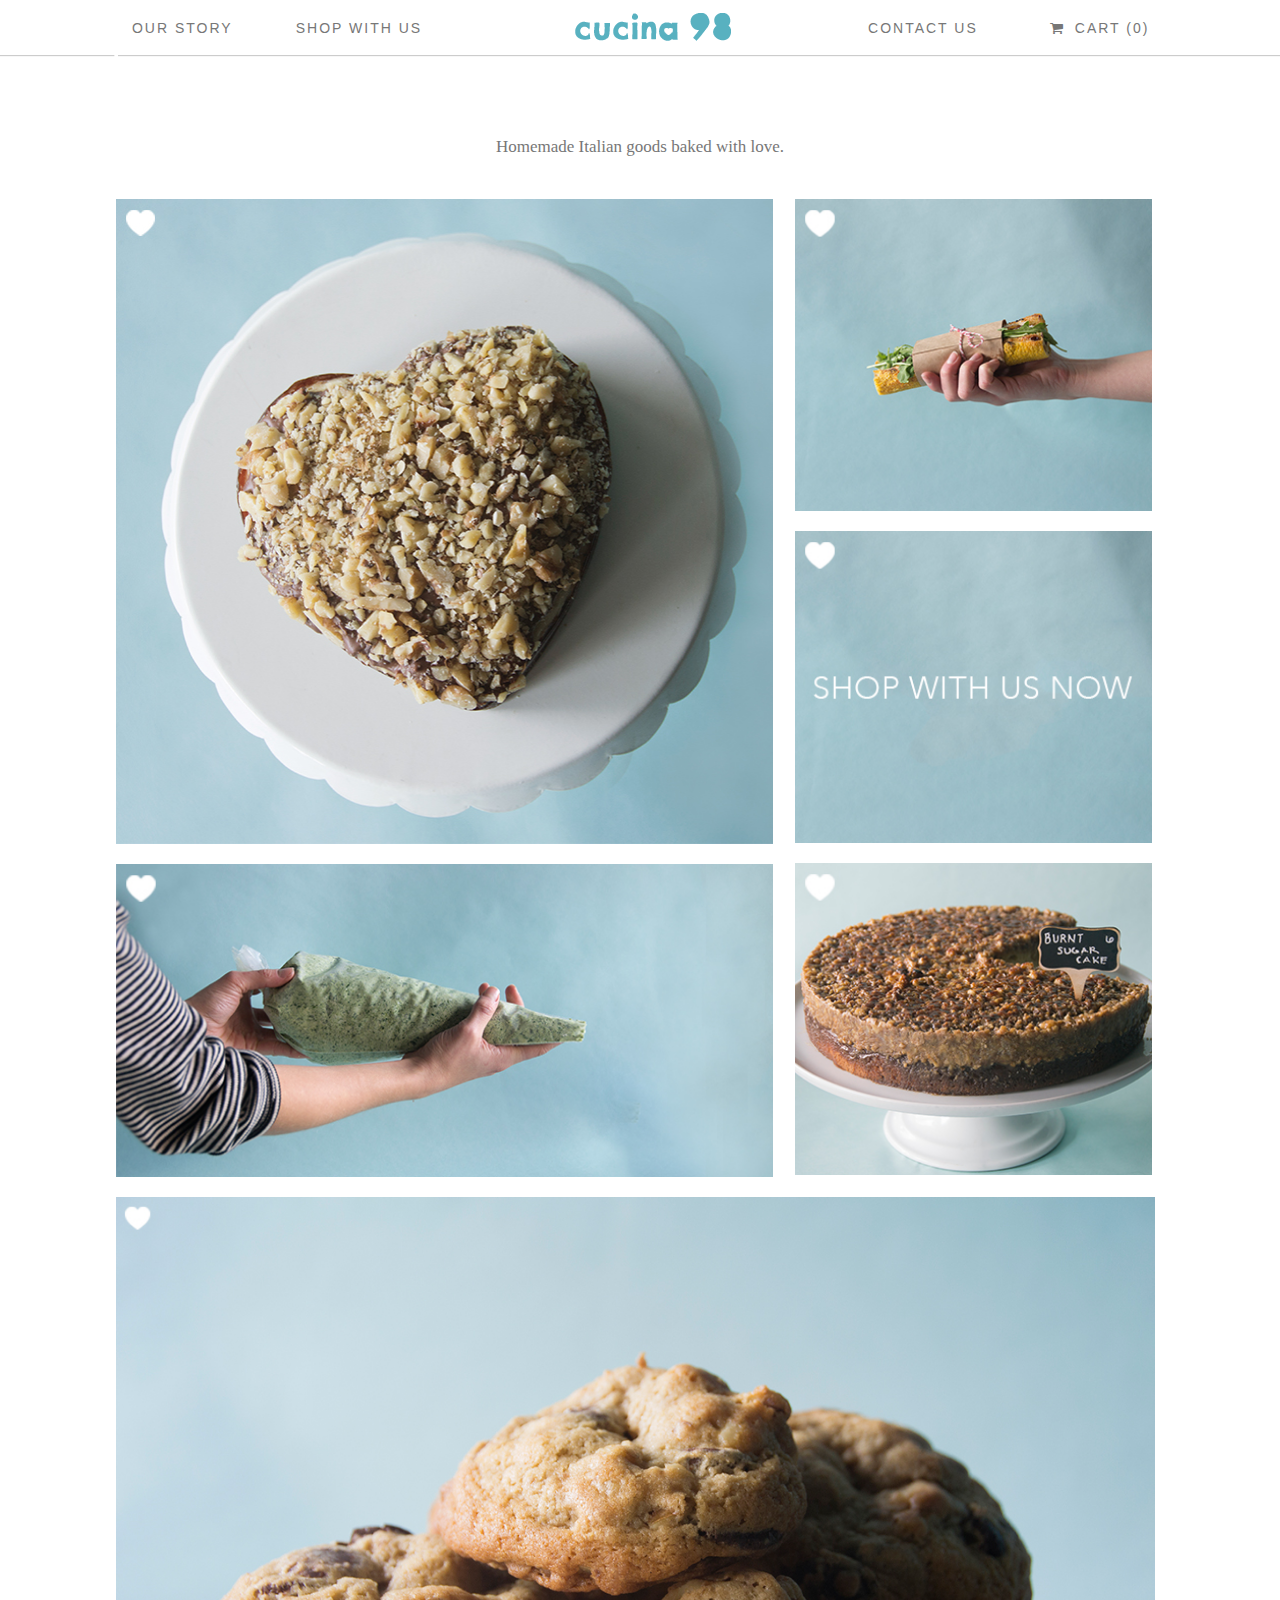
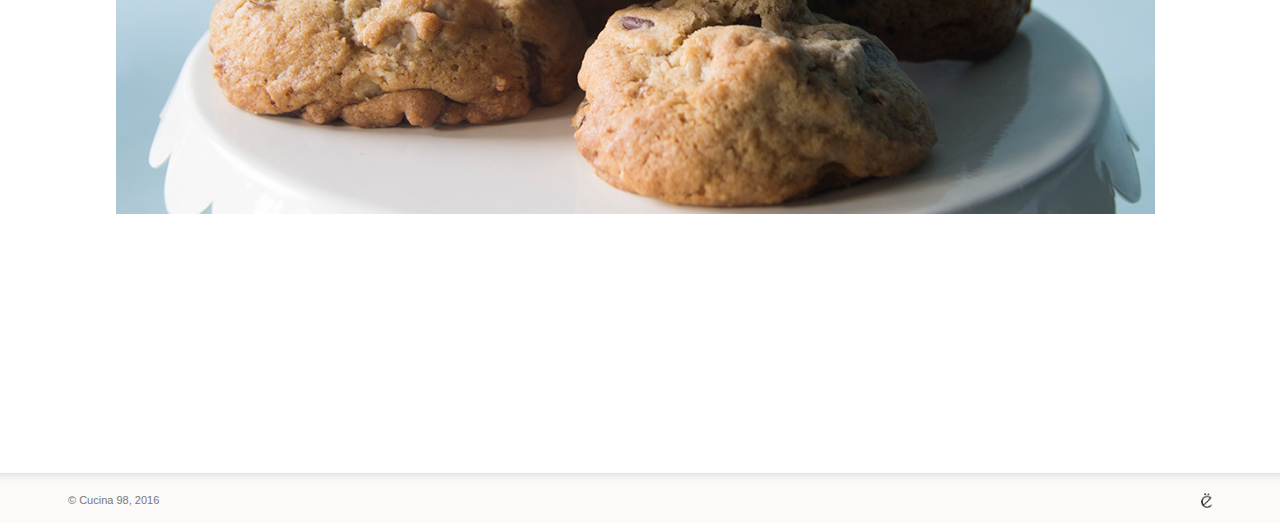
==== commit 2abd911d: "add font files, add snow.js" ====
--- a/index.html
+++ b/index.html
@@ -97,5 +97,6 @@
     </section>
   </div> 
 </body>
+<script src="js/snow.js"></script>
 <script src="js/cucina.js"></script>
 </html>--- a/css/style.css
+++ b/css/style.css
@@ -1,11 +1,16 @@
 @font-face {
     font-family: "Avenir";
     src: url(../fonts/Avenir.ttc);
+    src: url(../fonts/Avenir.ttf);
+    src: url(../fonts/Avenir.eot);
 }
 
     @font-face {
     font-family: "Alamain";
-    src: url(../fonts/alamain1 copy2.ttc);
+    src: url(../fonts/Alamain.ttc);
+    src: url(../fonts/Alamain.ttf);
+    src: url(../fonts/Alamain.eot);
+
 }
 
 /*///////// GLOBAL ///////*/
@@ -165,7 +170,7 @@
 }
 
 section#intro {
-  padding: 25px 0em;
+  padding: 25px 0px;
 }
 
 section#intro p {
@@ -222,7 +227,7 @@
 
 .col_2_1 {
   width: 59%;
-  margin-left: 46px;
+  margin-left: 33px;
   padding-bottom: 39px;
 }
 
@@ -489,7 +494,7 @@
   width: 32px;
   margin: 0px;
   top: 4px;
-  right: 33px;
+  right: 54px;
 }
 
 .mobilenav {
@@ -583,6 +588,7 @@
   padding-right: 0;
 }
 
+
 }
 
 @media only screen and (min-width: 995px) {
@@ -599,6 +605,135 @@
 
 }
 
+@media only screen and (max-width: 888px) {
+
+  .col_3_2 {
+    width: 104%;
+    padding-left: 68px;
+    padding-right: 68px;
+    padding-top: 20px;
+  }
+
+  .col_3_1 {
+    padding-top: 0;
+    width: 66%;
+  }
+
+  #stripsmall {
+    height: 36px;
+  }
+
+  .col_3_1 img {
+    width: 147%;
+  }
+
+  div.contact_text {
+    padding-top: 46px;
+  }
+
+  div.contact_text p {
+    font-size: 18px;
+  }
+
+  div.social_icons {
+    text-align: center;
+  }
+}
+
+@media only screen and (max-width: 850px) {
+
+  #shopping img {
+    width: 344px;
+  }
+}
+
+@media only screen and (max-width: 722px) {
+
+  #shopping img {
+    width: 290px;
+  }
+}
+
+@media only screen and (max-width: 650px) {
+
+
+  section#intro p {
+    font-size: 14px;
+  }
+
+  #shopping img {
+    width: 265px;
+  }
+}
+
+@media only screen and (max-width: 595px) {
+
+
+  section#intro p {
+    font-size: 14px;
+  }
+
+  #shopping img {
+    width: 244px;
+  }
+}
+
+@media only screen and (max-width: 535px) {
+
+
+  section#intro p {
+    font-size: 12px;
+  }
+
+  #shopping img {
+    width: 225px;
+  }
+}
+
+
+@media only screen and (max-width: 495px) {
+
+
+  section#intro p {
+    font-size: 12px;
+  }
+
+  #shopping img {
+    width: 205px;
+  }
+
+  #shopping p {
+    font-size: 12px;
+  }
+
+  .col_3_2 {
+    width: 113%;
+    padding-left: 44px;
+  }
+
+  .col_3_1 {
+    padding-left: 44px;
+    width: 66%;
+  }
+}
+
+@media only screen and (max-width: 445px) {
+
+
+  section#intro p {
+    font-size: 12px;
+  }
+
+  #shopping img {
+    width: 185px;
+  }
+
+  #shopping p {
+    font-size: 12px;
+  }
+}
+
+
 
 @media only screen and (min-width: 320px) and (max-width: 995px) {
   .nav {
@@ -607,9 +742,24 @@
 
   #logo {
     position: absolute;
-    left: -64px;
-  }
-}
+    left: -75px;
+  }
+
+  section#nav_bar #logo {
+    
+  }
+
+  section#nav_bar {
+    height: 42px;
+  }
+
+  #shopping .col_1_3 {
+    width: 50%;
+  }
+
+ 
+}
+
 
 
 /* ----------- iPhone 4 and 4S ----------- */
@@ -627,8 +777,121 @@
 
 
 .mobilenav li a {
-  font-size: 550%;
-}
-
-}
-
+  font-size: 350%;
+}
+
+.col_3_1 {
+  width: 82%;
+  margin-left: 46px;
+}
+
+div.contact_text {
+  padding-top: 40px;
+}
+
+.col_3_2 {
+  width: 100%;
+  padding-left: 108px;
+  padding-right: 60px;
+}
+
+#section .col_3_2 p {
+  font-size: 16px;
+}
+
+
+.col_3_2 p {
+  font-size: 13px;
+}
+
+.fa-2x {
+  font-size: 5em;
+}
+
+section#intro p {
+  font-size: 25px;
+}
+
+#shopping p {
+  font-size: 21px;
+}
+
+.top-menu {
+  top: 2px;
+  width: 54px;
+  height: 7px;
+  border-radius: 10px;
+}
+
+.mid-menu {
+  top: 21px;
+  width: 54px;
+  height: 7px;
+  border-radius: 10px;
+  
+}
+
+.bottom-menu {
+  top: 40px;
+  width: 54px;
+  height: 7px;
+  border-radius: 10px;
+}
+
+#stripsmall {
+  height: 55px;
+}
+
+section#nav_bar #logo {
+    background-size: 687px;
+  }
+
+  #logo {
+    position: absolute;
+    left: -162px;
+  }
+
+ section#nav_bar {
+    height: 61px;
+  } 
+
+  div.contact_text p {
+    font-size: 36px;
+  }
+
+  #shopping .col_1_3 {
+    width: 50%;
+  }
+
+  #shopping img {
+    width: 437px;
+  }
+
+  div.product_title {
+    margin-top: 50px;
+  }
+
+  div.dropdown {
+    font-size: 40px;
+    padding: 20px;
+    width: 258px;
+    border: 3px solid #ccc;
+  }
+
+  div.addto {
+    font-size: 40px;
+    padding: 20px;
+    width: 403px;
+    border: 3px solid #ccc;
+  }
+
+  div.addto:hover {
+  font-family: "Avenir";
+  background-color: #58b0c0;
+  color: white;
+  padding: 20px;
+  width: 403px;
+
+}
+}
+
